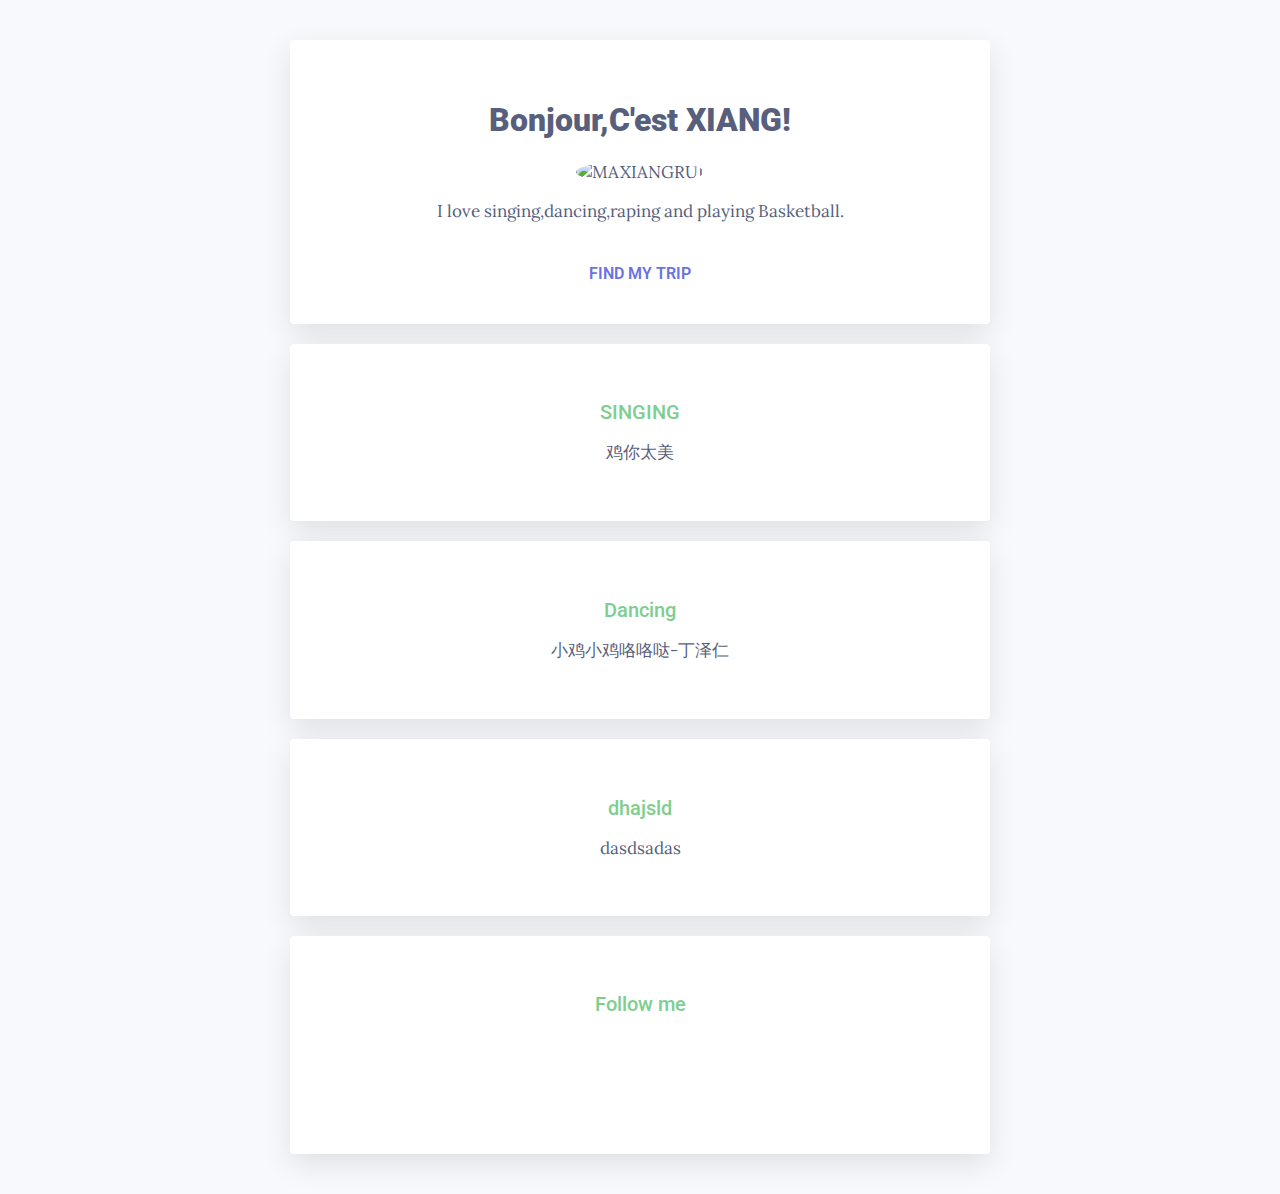
==== index.html @ 043ed1f7 "Add files via upload" ====
<!DOCTYPE html>
<html lang="en">
	<head>
		<meta charset="UTF-8">
		<meta name="viewport" content="width=device-width, initial-scale=1.0">
		<title>MA_XIANGRUI</title>
		<link href="https://fonts.googleapis.com/css?family=Lora:400,700|Roboto:300,400,500,700,900" rel="stylesheet">
    	<link rel="stylesheet" href="style.css">
    	<link rel="stylesheet" href="https://use.fontawesome.com/releases/v5.2.0/css/all.css" integrity="sha384-hWVjflwFxL6sNzntih27bfxkr27PmbbK/iSvJ+a4+0owXq79v+lsFkW54bOGbiDQ" crossorigin="anonymous">
	</head>
	<body>
		<div class="container">
			<div class="card-white" id="introduction">
				<h1>Bonjour,C'est XIANG!</h1>
				<img src="image/selfie.jpg" class="img-circle" width="100px" alt="MAXIANGRUI">
				<p>
					I love singing,dancing,raping and playing Basketball.
				</p>
				<a>FIND MY TRIP</a>
			</div>
			<div class="card-white">
				<h2>SINGING</h2>
				<p><strong>鸡你太美</strong></p>
			</div>
			<div class="card-white">
				<h2>Dancing</h2>
				<p><strong>
					小鸡小鸡咯咯哒-丁泽仁
				</strong></p>
			</div>
			<div class="card-white">
				<h2>dhajsld</h2>
				<p>dasdsadas</p>
			</div>
			<div class="card-white">
				<h2>Follow me</h2>
				<ul class="list-inline">
					<li>
						<a href="#" target="_blank"></a>
						<i class="fab fa-github-square"></i>
					</li>
					<li>
						<a href="#" target="_blank"></a>
					</li>
					<li>
						<a href="#" target="_blank"></a>
					</li>
				</ul>
			</div>	
		</div>
	</body>
</html>
---- style.css ----
/* Colors and fonts */
body {
  background: #F7F9FC;
  color: #575F7D;
  font-family: 'Lora', serif;
  font-size: 17px;
  font-weight: lighter;
}
h1, h2, h3 {
  font-family: 'Roboto', sans-serif;
}
h1 {
  color: #575F7D;
  font-size: 32px;
  font-weight: 900;
}
h2 {
  color: #7ECE90;
  font-size: 20px;
  font-weight: lighter;
  font-weight: 500;
}
a {
  font-family: 'Roboto', sans-serif;
  text-decoration: none;
  color: #6B72E1;
  font-weight: 600;
  font-size: 16px;
}
a:hover {
  color: black;
}


/* Custom design with class (99% of your design) */
.container {
  width: 700px;
  margin: 40px auto;
}

@media (max-width: 960px) {
  /* For a screen < 960px, this CSS will be read */
  .container {
    width: 700px;
  }
}
@media (max-width: 720px) {
  /* For a screen < 720px, this CSS will be read */
  .container {
    width: 500px;
  }
}
@media (max-width: 540px) {
  /* For a screen < 540px, this CSS will be read */
  .container {
    width: 300px;
  }
}


.card-white {
  background-color: white;
  padding: 40px;
  box-shadow: 0px 10px 30px rgba(0,0,0,0.1);
  border-radius: 4px;
  margin: 20px 0px;
  text-align: center;
}
.img-circle {
  border-radius: 50%;
}
.btn-blue {
  background-color: #6B72E1;
  color: white;
  padding: 15px 20px;
  border-radius: 4px;
}
.btn-blue:hover {
  background-color: black;
  color: white;
}
.list-inline {
  list-style: none;
  padding-left: 0px;
}

.list-inline li {
  display: inline;
  padding: 10px;
}
.list-inline i {
  font-size: 50px;
  color: rgb(230, 230, 230);
}
.list-inline i:hover {
  color: black;
}

/* Design adjustments using id (1% design remaining) */
#introduction p {
  margin-bottom: 40px;
}
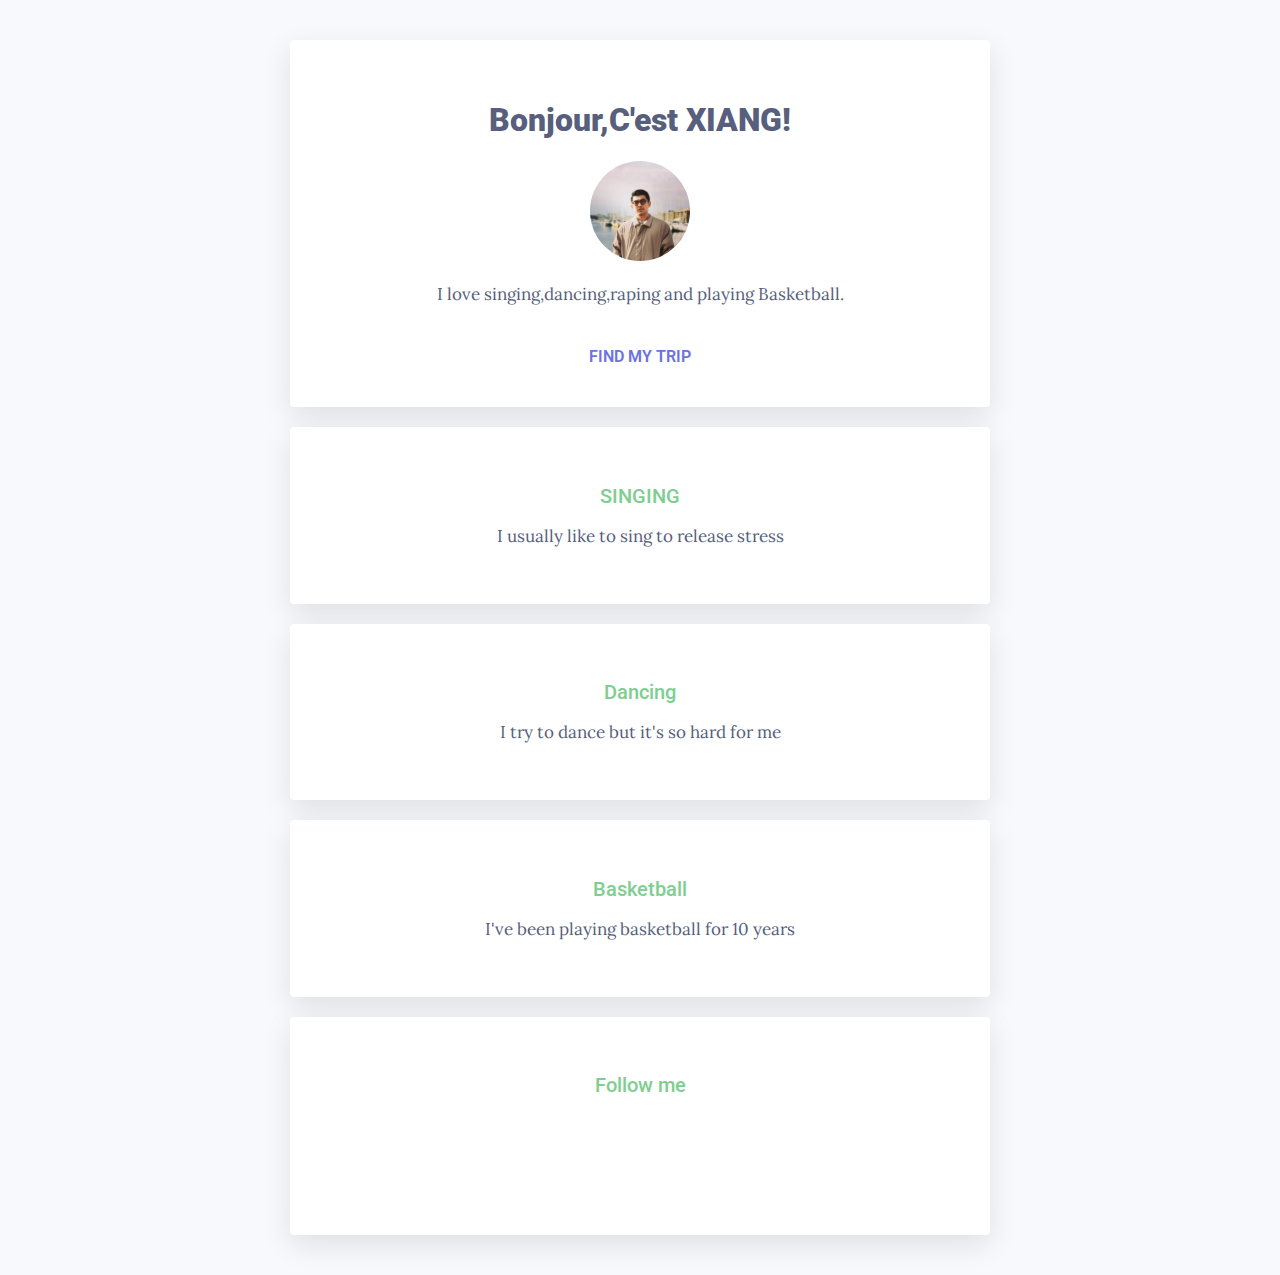
==== commit fa33fb78: "Add files via upload" ====
--- a/index.html
+++ b/index.html
@@ -12,7 +12,7 @@
 		<div class="container">
 			<div class="card-white" id="introduction">
 				<h1>Bonjour,C'est XIANG!</h1>
-				<img src="image/selfie.jpg" class="img-circle" width="100px" alt="MAXIANGRUI">
+				<img src="selfie.jpg" class="img-circle" width="100px" alt="MAXIANGRUI">
 				<p>
 					I love singing,dancing,raping and playing Basketball.
 				</p>
@@ -20,17 +20,17 @@
 			</div>
 			<div class="card-white">
 				<h2>SINGING</h2>
-				<p><strong>鸡你太美</strong></p>
+				<p><strong>I usually like to sing to release stress</strong></p>
 			</div>
 			<div class="card-white">
 				<h2>Dancing</h2>
 				<p><strong>
-					小鸡小鸡咯咯哒-丁泽仁
+					I try to dance but it's so hard for me
 				</strong></p>
 			</div>
 			<div class="card-white">
-				<h2>dhajsld</h2>
-				<p>dasdsadas</p>
+				<h2>Basketball</h2>
+				<p>I've been playing basketball for 10 years</p>
 			</div>
 			<div class="card-white">
 				<h2>Follow me</h2>
@@ -41,6 +41,7 @@
 					</li>
 					<li>
 						<a href="#" target="_blank"></a>
+
 					</li>
 					<li>
 						<a href="#" target="_blank"></a>
